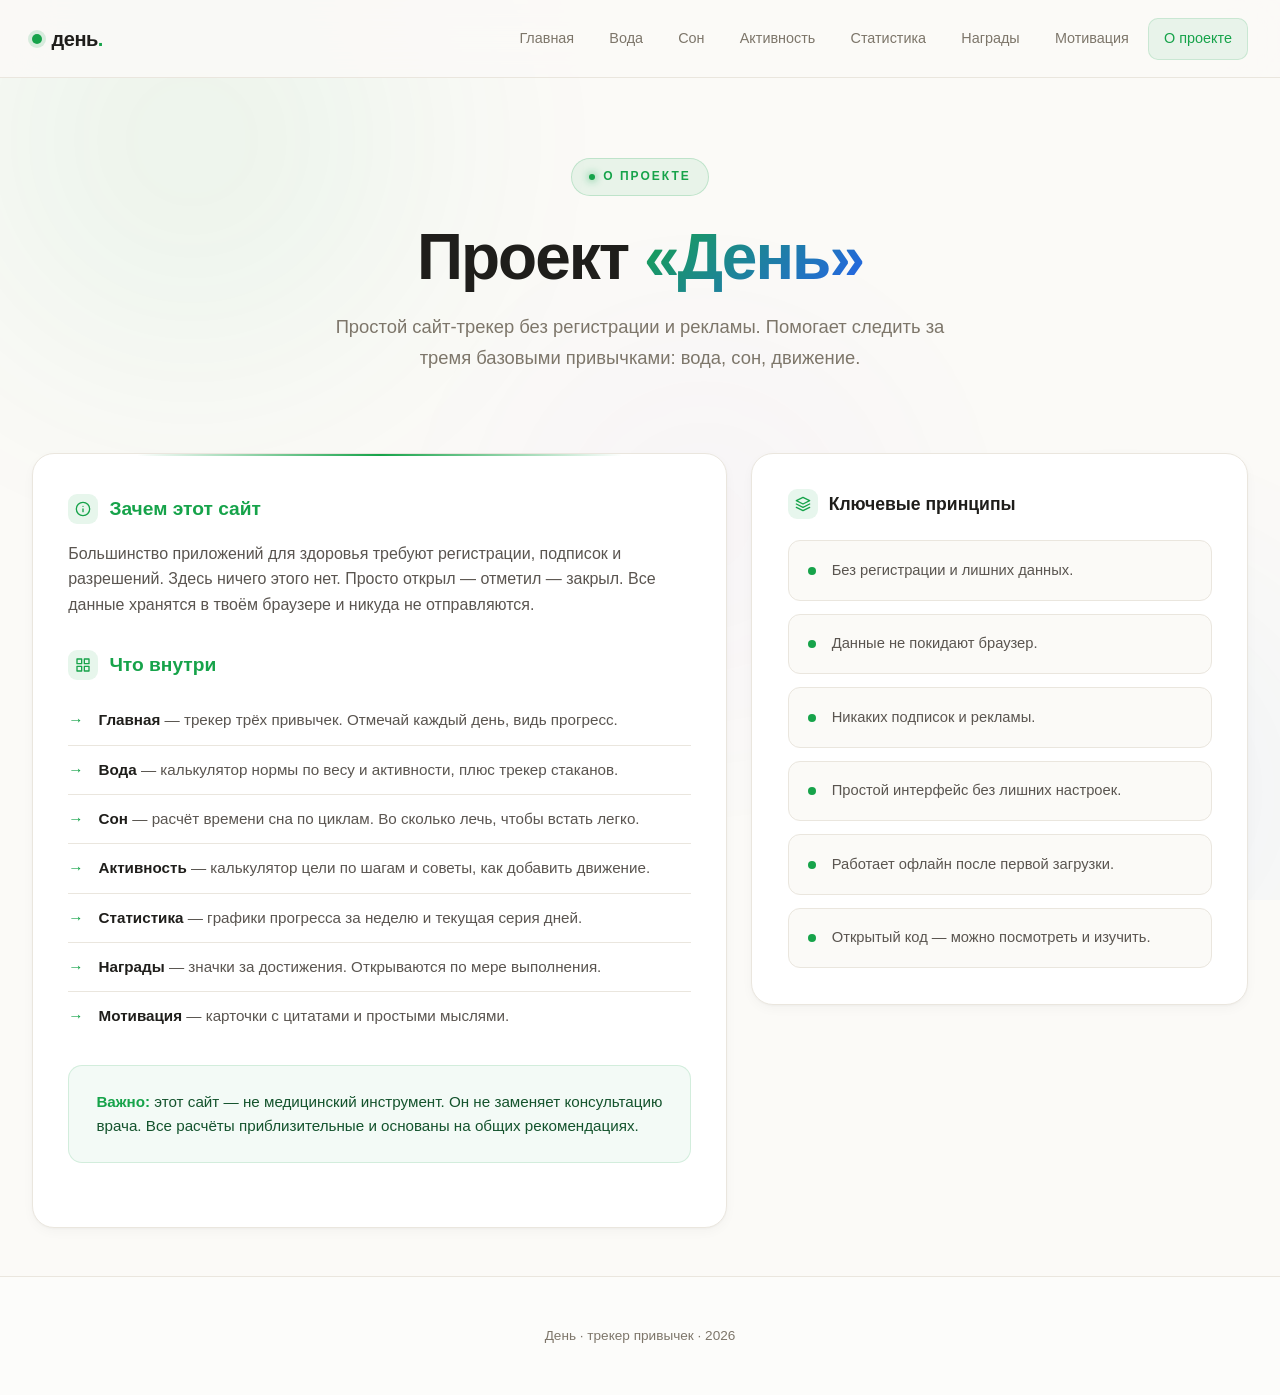
==== about.html @ aef51c4f "Add files via upload" ====
<!DOCTYPE html>
<html lang="ru">

<head>
    <meta charset="UTF-8">
    <meta name="viewport" content="width=device-width, initial-scale=1.0">
    <title>О проекте — День</title>
    <link rel="stylesheet" href="style.css">
    <style>
        .about-grid {
            max-width: var(--container);
            margin: 2rem auto 3rem;
            padding: 0 2rem;
            display: grid;
            grid-template-columns: 1.4fr 1fr;
            gap: 1.5rem;
            align-items: start;
        }

        @media (max-width: 900px) {
            .about-grid {
                grid-template-columns: 1fr;
            }
        }

        .content {
            padding: 2.5rem 2.2rem;
            background: var(--card);
            border: 1px solid var(--border);
            border-radius: 22px;
            animation: fadeUp 0.9s cubic-bezier(0.4, 0, 0.2, 1) 0.15s both;
            position: relative;
            overflow: hidden;
            box-shadow: var(--shadow);
        }

        .content::before {
            content: '';
            position: absolute;
            top: 0;
            left: 15%;
            right: 15%;
            height: 2px;
            background: linear-gradient(90deg, transparent, var(--accent), transparent);
            border-radius: 100px;
        }

        .content h2 {
            font-size: 1.2rem;
            font-weight: 700;
            margin: 2rem 0 1rem;
            color: var(--accent);
            display: flex;
            align-items: center;
            gap: 0.7rem;
        }

        .content h2:first-child {
            margin-top: 0;
        }

        .content h2 .icon-box {
            width: 30px;
            height: 30px;
            border-radius: 9px;
            display: flex;
            align-items: center;
            justify-content: center;
            background: rgba(22, 163, 74, 0.1);
            color: var(--accent);
        }

        .content h2 svg {
            width: 16px;
            height: 16px;
        }

        .content p {
            font-size: 1rem;
            color: var(--muted-2);
            margin-bottom: 1rem;
        }

        .content ul {
            list-style: none;
            padding: 0;
            margin-bottom: 1.5rem;
        }

        .content ul li {
            padding: 0.75rem 0 0.75rem 1.9rem;
            position: relative;
            font-size: 0.95rem;
            color: var(--muted-2);
            border-bottom: 1px solid var(--border);
            transition: padding-left 0.25s;
        }

        .content ul li:hover {
            padding-left: 2.2rem;
        }

        .content ul li:last-child {
            border-bottom: none;
        }

        .content ul li::before {
            content: '→';
            position: absolute;
            left: 0;
            color: var(--accent);
            font-weight: 700;
        }

        .content ul li strong {
            color: var(--text);
        }

        .highlight {
            padding: 1.5rem 1.7rem;
            background: rgba(22, 163, 74, 0.05);
            border: 1px solid rgba(22, 163, 74, 0.15);
            border-radius: 14px;
            font-size: 0.95rem;
            color: #14532d;
            margin: 1.5rem 0;
        }

        .highlight strong {
            color: var(--accent);
        }

        .side-panel {
            padding: 2.2rem;
            background: var(--card);
            border: 1px solid var(--border);
            border-radius: 22px;
            animation: fadeUp 0.9s cubic-bezier(0.4, 0, 0.2, 1) 0.3s both;
            box-shadow: var(--shadow);
        }

        .side-panel h3 {
            font-size: 1.1rem;
            font-weight: 700;
            margin-bottom: 1.3rem;
            display: flex;
            align-items: center;
            gap: 0.7rem;
        }

        .side-panel h3 .icon-box {
            width: 30px;
            height: 30px;
            border-radius: 9px;
            display: flex;
            align-items: center;
            justify-content: center;
            background: rgba(22, 163, 74, 0.1);
            color: var(--accent);
        }

        .side-panel h3 svg {
            width: 16px;
            height: 16px;
        }

        .features {
            display: flex;
            flex-direction: column;
            gap: 0.8rem;
        }

        .feature {
            display: flex;
            gap: 1rem;
            padding: 1.1rem 1.2rem;
            background: var(--bg);
            border: 1px solid var(--border);
            border-radius: 12px;
            transition: all 0.3s;
        }

        .feature:hover {
            border-color: var(--border-hover);
            transform: translateX(3px);
            background: rgba(22, 163, 74, 0.03);
        }

        .feature .bullet {
            width: 8px;
            height: 8px;
            background: var(--accent);
            border-radius: 50%;
            margin-top: 8px;
            flex-shrink: 0;
        }

        .feature span {
            font-size: 0.92rem;
            color: var(--muted-2);
        }
    </style>
    <!-- Сюда вставите код счетчика LiveInternet -->
</head>

<body>
    <div class="bg-orbs">
        <div class="orb orb-1"></div>
        <div class="orb orb-2"></div>
        <div class="orb orb-3"></div>
    </div>

    <nav>
        <div class="logo">
            <span class="logo-dot"></span>
            <span class="logo-text">день<span>.</span></span>
        </div>
        <div class="nav-links">
            <a href="index.html">Главная</a>
            <a href="water.html">Вода</a>
            <a href="sleep.html">Сон</a>
            <a href="move.html">Активность</a>
            <a href="stats.html">Статистика</a>
            <a href="achievements.html">Награды</a>
            <a href="motivation.html">Мотивация</a>
            <a href="about.html" class="active">О проекте</a>
        </div>
    </nav>

    <div class="content-wrap">
        <header class="hero">
            <div class="badge">О проекте</div>
            <h1>Проект <em>«День»</em></h1>
            <p>Простой сайт-трекер без регистрации и рекламы. Помогает следить за тремя базовыми привычками: вода, сон,
                движение.</p>
        </header>

        <section class="about-grid">
            <div class="content">
                <h2>
                    <div class="icon-box"><svg viewBox="0 0 24 24" fill="none" stroke="currentColor" stroke-width="2"
                            stroke-linecap="round" stroke-linejoin="round">
                            <circle cx="12" cy="12" r="10" />
                            <line x1="12" y1="16" x2="12" y2="12" />
                            <line x1="12" y1="8" x2="12.01" y2="8" />
                        </svg></div>
                    Зачем этот сайт
                </h2>
                <p>Большинство приложений для здоровья требуют регистрации, подписок и разрешений. Здесь ничего этого
                    нет. Просто открыл — отметил — закрыл. Все данные хранятся в твоём браузере и никуда не
                    отправляются.</p>

                <h2>
                    <div class="icon-box"><svg viewBox="0 0 24 24" fill="none" stroke="currentColor" stroke-width="2"
                            stroke-linecap="round" stroke-linejoin="round">
                            <rect x="3" y="3" width="7" height="7" />
                            <rect x="14" y="3" width="7" height="7" />
                            <rect x="14" y="14" width="7" height="7" />
                            <rect x="3" y="14" width="7" height="7" />
                        </svg></div>
                    Что внутри
                </h2>
                <ul>
                    <li><strong>Главная</strong> — трекер трёх привычек. Отмечай каждый день, видь прогресс.</li>
                    <li><strong>Вода</strong> — калькулятор нормы по весу и активности, плюс трекер стаканов.</li>
                    <li><strong>Сон</strong> — расчёт времени сна по циклам. Во сколько лечь, чтобы встать легко.</li>
                    <li><strong>Активность</strong> — калькулятор цели по шагам и советы, как добавить движение.</li>
                    <li><strong>Статистика</strong> — графики прогресса за неделю и текущая серия дней.</li>
                    <li><strong>Награды</strong> — значки за достижения. Открываются по мере выполнения.</li>
                    <li><strong>Мотивация</strong> — карточки с цитатами и простыми мыслями.</li>
                </ul>



                <div class="highlight">
                    <strong>Важно:</strong> этот сайт — не медицинский инструмент. Он не заменяет консультацию врача.
                    Все расчёты приблизительные и основаны на общих рекомендациях.
                </div>
            </div>

            <div class="side-panel">
                <h3>
                    <div class="icon-box">
                        <svg viewBox="0 0 24 24" fill="none" stroke="currentColor" stroke-width="2"
                            stroke-linecap="round" stroke-linejoin="round">
                            <path d="M12 2L2 7l10 5 10-5-10-5z" />
                            <path d="M2 17l10 5 10-5" />
                            <path d="M2 12l10 5 10-5" />
                        </svg>
                    </div>
                    Ключевые принципы
                </h3>
                <div class="features">
                    <div class="feature">
                        <div class="bullet"></div><span>Без регистрации и лишних данных.</span>
                    </div>
                    <div class="feature">
                        <div class="bullet"></div><span>Данные не покидают браузер.</span>
                    </div>
                    <div class="feature">
                        <div class="bullet"></div><span>Никаких подписок и рекламы.</span>
                    </div>
                    <div class="feature">
                        <div class="bullet"></div><span>Простой интерфейс без лишних настроек.</span>
                    </div>
                    <div class="feature">
                        <div class="bullet"></div><span>Работает офлайн после первой загрузки.</span>
                    </div>
                    <div class="feature">
                        <div class="bullet"></div><span>Открытый код — можно посмотреть и изучить.</span>
                    </div>
                </div>
            </div>
        </section>
    </div>

    <footer>
        День · трекер привычек · 2026
    </footer>
</body>

</html>
---- style.css ----
* {
    box-sizing: border-box;
    margin: 0;
    padding: 0;
}

:root {
    --bg: #fbfaf7;
    --bg-2: #f4f1eb;
    --card: #ffffff;
    --border: #eae6de;
    --border-hover: #d8d2c4;
    --text: #1f1e1b;
    --muted: #7d766a;
    --muted-2: #5a5550;
    --accent: #16a34a;
    --accent-2: #2563eb;
    --accent-3: #7c3aed;
    --accent-4: #dc2626;
    --accent-5: #d97706;
    --shadow: 0 1px 3px rgba(31, 30, 27, 0.04), 0 4px 12px rgba(31, 30, 27, 0.03);
    --shadow-hover: 0 4px 12px rgba(31, 30, 27, 0.06), 0 12px 32px rgba(31, 30, 27, 0.08);
    --glow: rgba(22, 163, 74, 0.15);
    --container: 1280px;
}

html {
    scroll-behavior: smooth;
}

body {
    font-family: 'Inter', -apple-system, BlinkMacSystemFont, 'Segoe UI', sans-serif;
    background: var(--bg);
    color: var(--text);
    line-height: 1.6;
    -webkit-font-smoothing: antialiased;
    min-height: 100vh;
    overflow-x: hidden;
    position: relative;
    font-size: 16px;
}

.bg-orbs {
    position: fixed;
    inset: 0;
    overflow: hidden;
    z-index: 0;
    pointer-events: none;
}

.orb {
    position: absolute;
    border-radius: 50%;
    filter: blur(120px);
    opacity: 0.3;
    animation: floatOrb 25s ease-in-out infinite;
}

.orb-1 {
    width: 50vw;
    height: 50vw;
    top: -20%;
    left: -10%;
    background: radial-gradient(circle, rgba(22, 163, 74, 0.35), transparent 70%);
}

.orb-2 {
    width: 45vw;
    height: 45vw;
    bottom: -20%;
    right: -10%;
    background: radial-gradient(circle, rgba(37, 99, 235, 0.25), transparent 70%);
    animation-delay: -8s;
}

.orb-3 {
    width: 40vw;
    height: 40vw;
    top: 30%;
    right: 25%;
    background: radial-gradient(circle, rgba(124, 58, 237, 0.18), transparent 70%);
    animation-delay: -15s;
}

@keyframes floatOrb {

    0%,
    100% {
        transform: translate(0, 0) scale(1);
    }

    33% {
        transform: translate(4%, -3%) scale(1.05);
    }

    66% {
        transform: translate(-3%, 4%) scale(0.95);
    }
}

nav {
    position: sticky;
    top: 0;
    z-index: 100;
    padding: 1.1rem 2rem;
    display: flex;
    justify-content: space-between;
    align-items: center;
    max-width: var(--container);
    margin: 0 auto;
    background: rgba(251, 250, 247, 0.85);
    backdrop-filter: blur(24px);
    -webkit-backdrop-filter: blur(24px);
    border-bottom: 1px solid var(--border);
}

.logo {
    font-size: 1.25rem;
    font-weight: 800;
    letter-spacing: -0.5px;
    display: flex;
    align-items: center;
    gap: 0.6rem;
}

.logo-dot {
    width: 10px;
    height: 10px;
    border-radius: 50%;
    background: var(--accent);
    box-shadow: 0 0 0 4px var(--glow);
    animation: pulseDot 2.4s infinite;
}

@keyframes pulseDot {

    0%,
    100% {
        transform: scale(1);
        box-shadow: 0 0 0 4px var(--glow);
    }

    50% {
        transform: scale(0.85);
        box-shadow: 0 0 0 8px rgba(22, 163, 74, 0.08);
    }
}

.logo-text {
    color: var(--text);
}

.logo-text span {
    color: var(--accent);
}

.nav-links {
    display: flex;
    gap: 0.2rem;
    font-size: 0.9rem;
    font-weight: 500;
}

.nav-links a {
    color: var(--muted);
    text-decoration: none;
    transition: all 0.25s;
    padding: 0.6rem 1rem;
    border-radius: 10px;
}

.nav-links a:hover {
    color: var(--text);
    background: rgba(0, 0, 0, 0.03);
}

.nav-links a.active {
    color: var(--accent);
    background: rgba(22, 163, 74, 0.08);
    box-shadow: inset 0 0 0 1px rgba(22, 163, 74, 0.15);
}

@media (max-width: 1000px) {
    .nav-links {
        display: none;
    }

    nav {
        padding: 1rem 1.2rem;
    }
}

.content-wrap {
    position: relative;
    z-index: 1;
}

.hero {
    max-width: var(--container);
    margin: 0 auto;
    padding: 5rem 2rem 3rem;
    text-align: center;
    animation: fadeUp 0.9s cubic-bezier(0.4, 0, 0.2, 1) both;
}

@keyframes fadeUp {
    from {
        opacity: 0;
        transform: translateY(30px);
    }

    to {
        opacity: 1;
        transform: translateY(0);
    }
}

.badge {
    display: inline-flex;
    align-items: center;
    gap: 0.5rem;
    padding: 0.5rem 1.1rem;
    background: rgba(22, 163, 74, 0.08);
    border: 1px solid rgba(22, 163, 74, 0.2);
    border-radius: 100px;
    font-size: 0.75rem;
    font-weight: 600;
    color: var(--accent);
    letter-spacing: 2px;
    text-transform: uppercase;
    margin-bottom: 1.8rem;
}

.badge::before {
    content: '';
    width: 6px;
    height: 6px;
    background: var(--accent);
    border-radius: 50%;
    box-shadow: 0 0 8px var(--accent);
    animation: pulseDot 2s infinite;
}

.hero h1 {
    font-size: clamp(2.2rem, 5vw, 4rem);
    line-height: 1.05;
    font-weight: 800;
    margin-bottom: 1.3rem;
    letter-spacing: -2px;
    color: var(--text);
}

.hero h1 em {
    font-style: normal;
    background: linear-gradient(135deg, var(--accent), var(--accent-2));
    -webkit-background-clip: text;
    background-clip: text;
    -webkit-text-fill-color: transparent;
}

.hero p {
    font-size: 1.15rem;
    color: var(--muted);
    max-width: 65ch;
    margin: 0 auto;
    line-height: 1.65;
}

.two-col {
    max-width: var(--container);
    margin: 2rem auto 3rem;
    padding: 0 2rem;
    display: grid;
    grid-template-columns: 1fr 1fr;
    gap: 1.5rem;
    align-items: start;
}

@media (max-width: 900px) {
    .two-col {
        grid-template-columns: 1fr;
    }
}

.panel {
    padding: 2.5rem 2.2rem;
    background: var(--card);
    border: 1px solid var(--border);
    border-radius: 22px;
    box-shadow: var(--shadow);
    animation: fadeUp 0.9s cubic-bezier(0.4, 0, 0.2, 1) 0.15s both;
    position: relative;
    overflow: hidden;
}

.panel::before {
    content: '';
    position: absolute;
    top: 0;
    left: 15%;
    right: 15%;
    height: 2px;
    background: linear-gradient(90deg, transparent, var(--accent), transparent);
    border-radius: 100px;
}

.panel.wide {
    max-width: var(--container);
    margin: 2rem auto 3rem;
}

.panel h2 {
    font-size: 1.25rem;
    font-weight: 700;
    margin-bottom: 1.5rem;
    display: flex;
    align-items: center;
    gap: 0.7rem;
    color: var(--text);
}

.panel h2 .icon-box {
    width: 34px;
    height: 34px;
    border-radius: 10px;
    display: flex;
    align-items: center;
    justify-content: center;
    background: rgba(22, 163, 74, 0.1);
    color: var(--accent);
}

.panel h2 svg {
    width: 18px;
    height: 18px;
}

.field {
    margin-bottom: 1.3rem;
}

.field label {
    display: block;
    font-size: 0.85rem;
    color: var(--muted);
    margin-bottom: 0.5rem;
    font-weight: 500;
}

.field input,
.field select {
    width: 100%;
    padding: 0.95rem 1.1rem;
    border: 1px solid var(--border);
    border-radius: 11px;
    font-size: 1rem;
    font-family: inherit;
    background: var(--bg);
    color: var(--text);
    transition: all 0.25s;
}

.field input:focus,
.field select:focus {
    outline: none;
    border-color: var(--accent);
    box-shadow: 0 0 0 4px rgba(22, 163, 74, 0.1);
    background: #fff;
}

.btn {
    display: inline-flex;
    align-items: center;
    gap: 0.5rem;
    padding: 0.9rem 1.8rem;
    background: linear-gradient(135deg, var(--accent), var(--accent-2));
    color: #fff;
    border: none;
    border-radius: 12px;
    font-family: inherit;
    font-size: 0.95rem;
    font-weight: 700;
    cursor: pointer;
    transition: all 0.25s;
    box-shadow: 0 4px 16px rgba(22, 163, 74, 0.2);
}

.btn:hover {
    transform: translateY(-2px);
    box-shadow: 0 8px 24px rgba(22, 163, 74, 0.3);
}

.section-head {
    max-width: var(--container);
    margin: 0 auto;
    padding: 3rem 2rem 1.5rem;
}

.section-head h2 {
    font-size: 1.5rem;
    font-weight: 700;
    letter-spacing: -0.5px;
    color: var(--text);
}

.section-head p {
    font-size: 0.95rem;
    color: var(--muted);
    margin-top: 0.3rem;
}

.tools {
    max-width: var(--container);
    margin: 0 auto;
    padding: 0 2rem 4rem;
    display: grid;
    grid-template-columns: repeat(auto-fit, minmax(300px, 1fr));
    gap: 1.3rem;
}

.tool {
    background: var(--card);
    border: 1px solid var(--border);
    border-radius: 18px;
    padding: 2rem;
    text-decoration: none;
    color: inherit;
    transition: all 0.4s cubic-bezier(0.4, 0, 0.2, 1);
    position: relative;
    overflow: hidden;
    display: block;
    box-shadow: var(--shadow);
}

.tool::before {
    content: '';
    position: absolute;
    top: 0;
    left: 0;
    right: 0;
    height: 3px;
    background: linear-gradient(90deg, var(--accent), var(--accent-2));
    transform: scaleX(0);
    transform-origin: left;
    transition: transform 0.5s;
}

.tool:hover {
    transform: translateY(-6px);
    border-color: var(--border-hover);
    box-shadow: var(--shadow-hover);
}

.tool:hover::before {
    transform: scaleX(1);
}

.tool .tool-icon {
    width: 48px;
    height: 48px;
    border-radius: 13px;
    display: flex;
    align-items: center;
    justify-content: center;
    margin-bottom: 1.3rem;
    background: rgba(22, 163, 74, 0.1);
    color: var(--accent);
    transition: all 0.35s;
}

.tool:hover .tool-icon {
    transform: scale(1.1) rotate(-5deg);
    background: rgba(22, 163, 74, 0.15);
    box-shadow: 0 0 20px rgba(22, 163, 74, 0.15);
}

.tool .tool-icon svg {
    width: 24px;
    height: 24px;
}

.tool .num {
    font-size: 0.72rem;
    color: var(--muted);
    font-weight: 700;
    letter-spacing: 2px;
    margin-bottom: 0.8rem;
    display: block;
}

.tool h3 {
    font-size: 1.2rem;
    font-weight: 700;
    margin-bottom: 0.5rem;
    letter-spacing: -0.3px;
    color: var(--text);
}

.tool p {
    font-size: 0.92rem;
    color: var(--muted);
    line-height: 1.55;
}

footer {
    padding: 3rem 2rem;
    text-align: center;
    font-size: 0.85rem;
    color: var(--muted);
    border-top: 1px solid var(--border);
    position: relative;
    z-index: 1;
    background: rgba(255, 255, 255, 0.4);
}

footer a {
    color: var(--accent);
    text-decoration: none;
}

footer a:hover {
    text-decoration: underline;
}

@media (max-width: 640px) {
    .hero {
        padding: 3.5rem 1.3rem 2rem;
    }

    .two-col {
        padding: 0 1rem;
        gap: 1rem;
    }

    .panel {
        padding: 1.8rem 1.3rem;
    }

    .section-head {
        padding: 2rem 1.3rem 1rem;
    }

    .tools {
        padding: 0 1rem 3rem;
    }
}
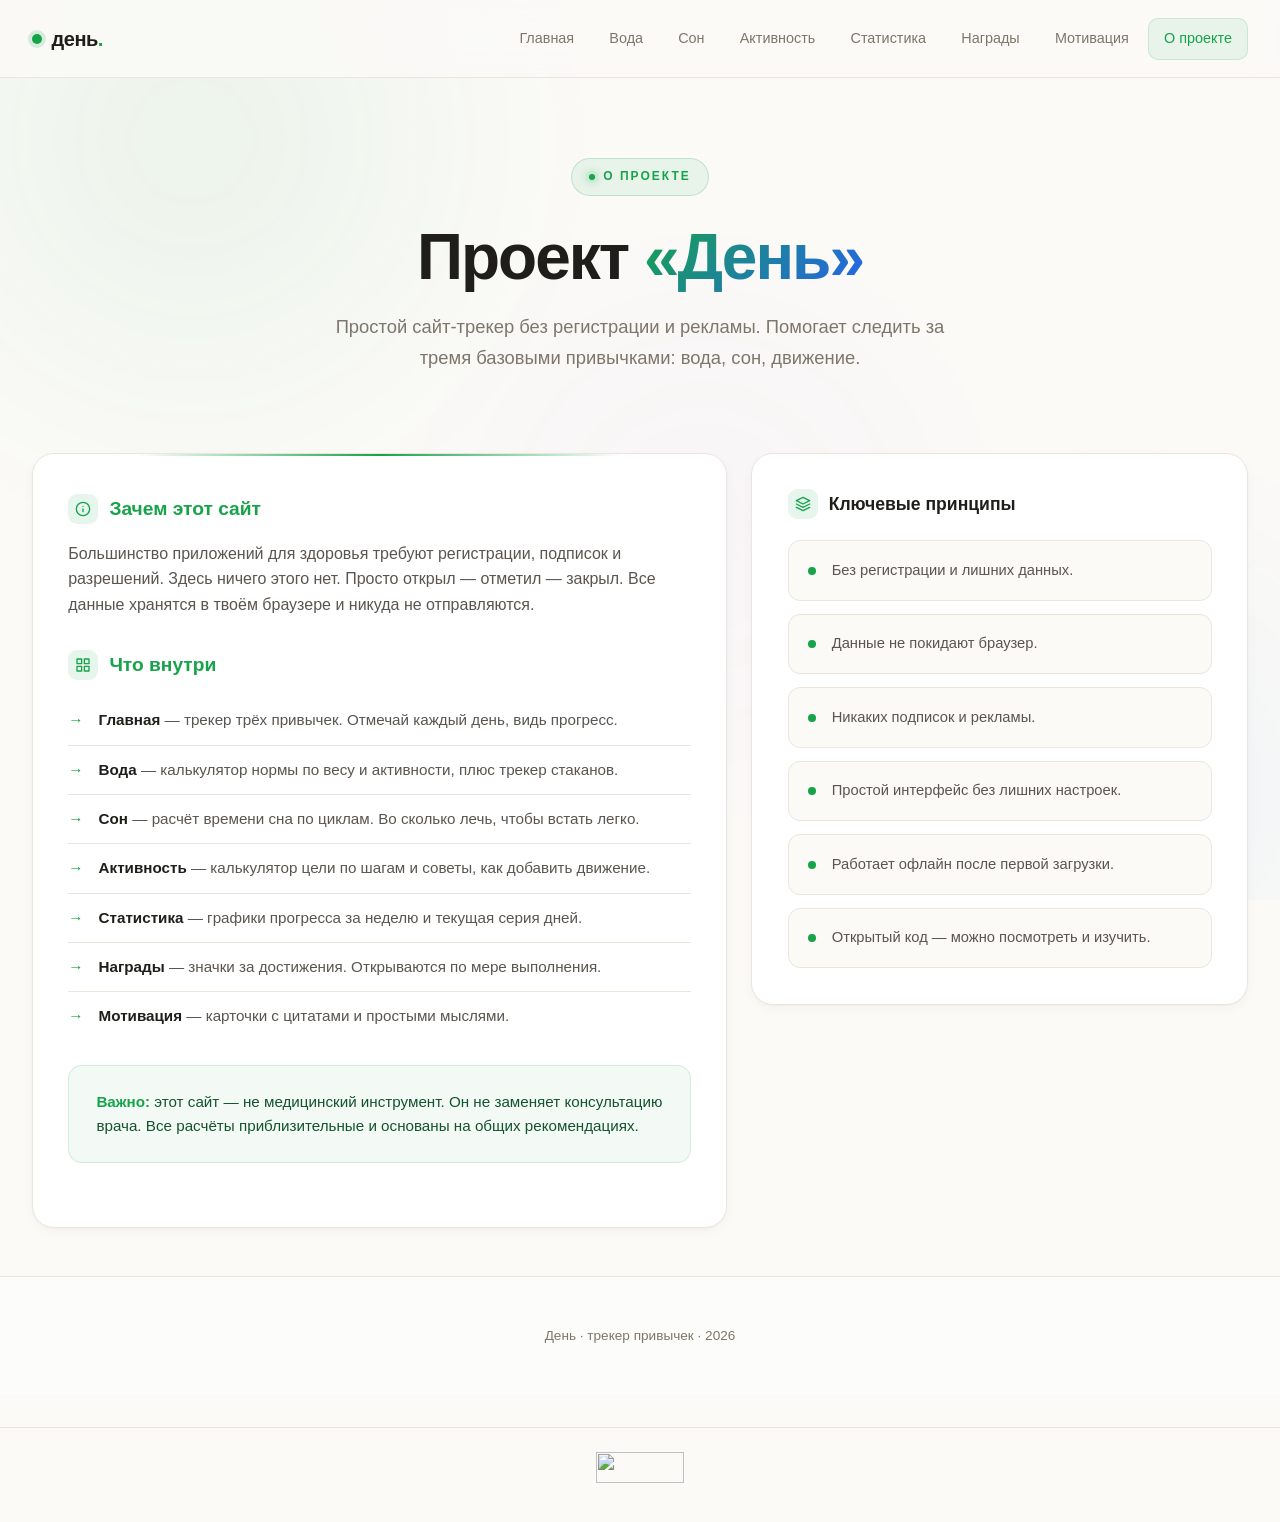
==== commit 9d6a028a: "Update about.html" ====
--- a/about.html
+++ b/about.html
@@ -317,6 +317,20 @@
     <footer>
         День · трекер привычек · 2026
     </footer>
+    <div style="text-align: center; padding: 1.5rem 0 2rem; border-top: 1px solid #eae6de; margin-top: 2rem;">
+        <!--LiveInternet counter--><a href="https://www.liveinternet.ru/click" target="_blank"><img id="licntFA1E"
+                width="88" height="31" style="border:0"
+                title="LiveInternet: показано число просмотров и посетителей за 24 часа"
+                src="[data-uri]" alt="" /></a>
+        <script>(function (d, s) {
+                d.getElementById("licntFA1E").src =
+                "https://counter.yadro.ru/hit?t52.13;r" + escape(d.referrer) +
+                ((typeof (s) == "undefined") ? "" : ";s" + s.width + "*" + s.height + "*" +
+                    (s.colorDepth ? s.colorDepth : s.pixelDepth)) + ";u" + escape(d.URL) +
+                ";h" + escape(d.title.substring(0, 150)) + ";" + Math.random()
+            })
+                (document, screen)</script><!--/LiveInternet-->
+    </div>
 </body>
 
-</html>+</html>
